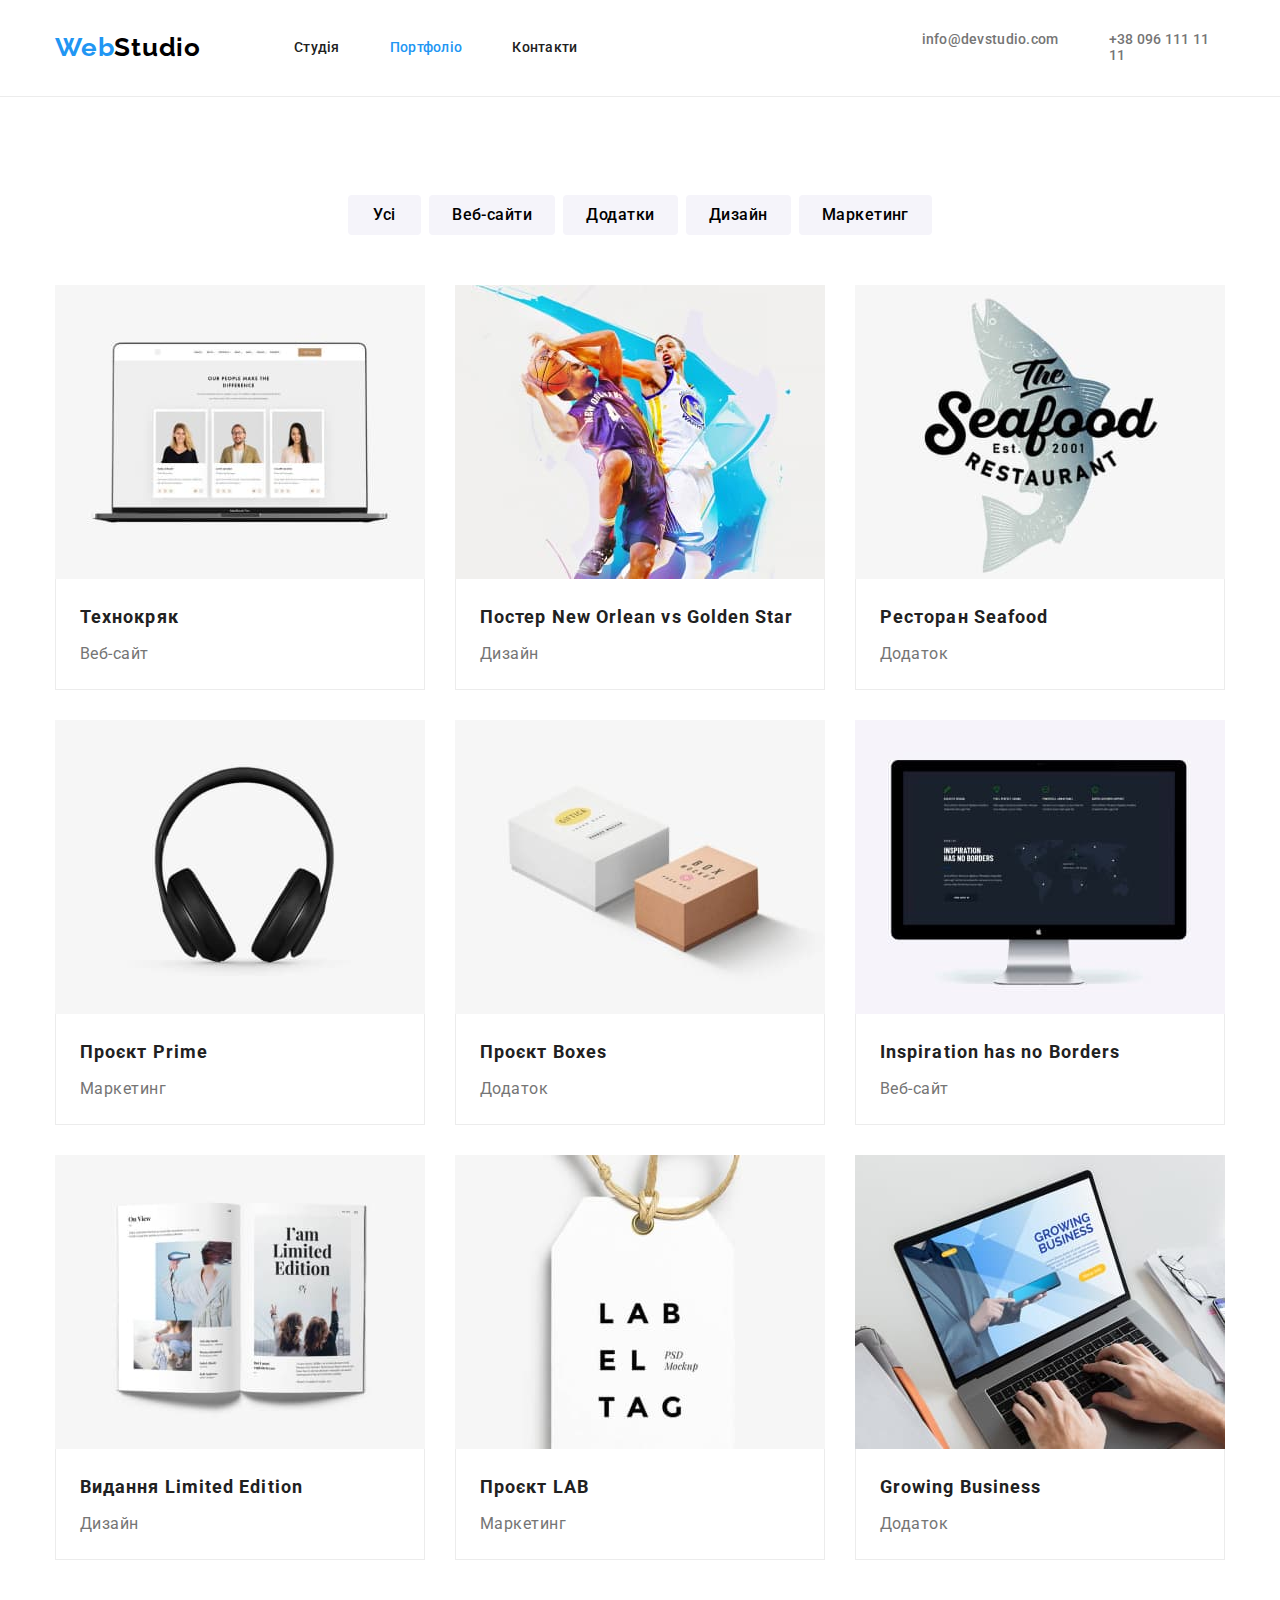
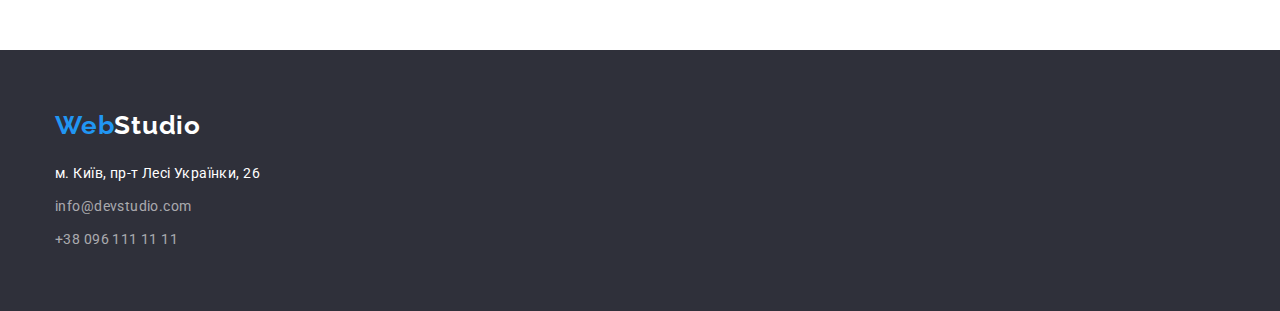
==== portfolio.html @ 8bd76ef4 "новий репозиторій" ====
<!DOCTYPE html>
<html lang="uk">

<head>
    <meta charset="UTF-8">
    <meta http-equiv="X-UA-Compatible" content="IE=edge">
    <meta name="viewport" content="width=device-width, initial-scale=1.0">
    <link rel="preconnect" href="https://fonts.googleapis.com">
    <link rel="preconnect" href="https://fonts.gstatic.com" crossorigin>
    <link
        href="https://fonts.googleapis.com/css2?family=Raleway:wght@700&family=Roboto:wght@400;500;700;900&display=swap"
        rel="stylesheet">
    <link rel="stylesheet"
        href="https://cdnjs.cloudflare.com/ajax/libs/modern-normalize/1.1.0/modern-normalize.min.css">
    <title>Студія</title>
    <link rel="stylesheet" href="./css/styles.css">
</head>

<body>
    <!-- Верхня лінія -->
    <header class="header line">
        <div class="container header">
            <nav class="header">
                <a href="./index.html" class="logo"><span class="logo-style">Web</span>Studio</a>
                <ul class="site-nav list">
                    <li class="item"><a href="./index.html" class="link item ">Студія</a></li>
                    <li class="item"><a href="./portfolio.html" class="link current">Портфоліо</a></li>
                    <li class="item"><a href="" class="link">Контакти</a></li>
                </ul>
            </nav>
    
            <ul class="contact-nav list">
                <li class="item"><a href="mailto:info@devstudio.com" class="link">info@devstudio.com</a></li>
                <li class="item"><a href="tel:+380961111111" class="link">+38 096 111 11 11</a></li>
            </ul>
        </div>
    </header>

    <!-- Портфоліо -->
    <main>

    

    <!-- Проекти -->

    <section class="project">
        <div class="container">
        <h1 class="visually">Проекти</h1>
          <ul class="project-btn list">
              <li class="item"><button type="button" class="button">Усі</button></li>
              <li class="item"><button type="button" class="button">Веб-сайти</button></li>
              <li class="item"><button type="button" class="button">Додатки</button></li>
              <li class="item"><button type="button" class="button">Дизайн</button></li>
              <li class="item"><button type="button" class="button">Маркетинг</button></li>
          </ul>
        <ul class="project-link list">
            <li class="item">
                <a href="" class="link">
                <img src="img/tehnocrack.jpg" alt="Веб-сайт" width="370">
                <div class="project-about">
                    <h2 class="title">Технокряк</h2>
                <p class="subtitle">Веб-сайт</p>
            </div>
                
                
                </a>

            </li>
            <li class="item">
                <a href="" class="link">
                <img src="img/poster.jpg" alt="Постер" width="370">
                <div class="project-about">
                    <h2 class="title">Постер New Orlean vs Golden Star</h2>
                <p class="subtitle">Дизайн</p>
            </div>
                
                
                </a>

            </li>
            <li class="item">
                <a href="" class="link">
                <img src="img/restoran.jpg" alt="ресторан" width="370">
                <div class="project-about">
                    <h2 class="title">Ресторан Seafood</h2>
                <p class="subtitle">Додаток</p>
            </div>
                
                
                </a>

            </li>
            <li class="item">
                <a href="" class="link">
                <img src="img/project-prime.jpg" alt="навушники" width="370">
                <div class="project-about">
                    <h2 class="title">Проєкт Prime</h2>
                <p class="subtitle">Маркетинг</p>
            </div>
                
                
                </a>

            </li>
            <li class="item">
                <a href="" class="link">
                <img src="img/project-boxes.jpg" alt="коробки" width="370">
                <div class="project-about">
                    <h2 class="title">Проєкт Boxes</h2>
                <p class="subtitle">Додаток</p>
            </div>
                
                
                </a>

            </li>
            <li class="item">
                <a href="" class="link">
                <img src="img/inspiration.jpg" alt="Веб-сайт" width="370">
                <div class="project-about">
                    <h2 class="title">Inspiration has no Borders</h2>
                <p class="subtitle">Веб-сайт</p>
            </div>
                
                
                </a>

            </li>
            <li class="item">
                <a href="" class="link">
                <img src="img/limited-edition.jpg" alt="журнал" width="370">
                <div class="project-about">
                    <h2 class="title">Видання Limited Edition</h2>
                <p class="subtitle">Дизайн</p>
            </div>
                
                
                </a>

            </li>
            <li class="item">
                <a href="" class="link">
                <img src="img/project-lab.jpg" alt="ярлик" width="370">
                <div class="project-about">
                    <h2 class="title">Проєкт LAB</h2>
                <p class="subtitle">Маркетинг</p>
            </div>
                
                
                </a>

            </li>
            <li class="item">
                <a href="" class="link">
                <img src="img/growing-business.jpg" alt="ноутбук" width="370">
                <div class="project-about">
                    <h2 class="title">Growing Business</h2>
                <p class="subtitle">Додаток</p>
            </div>
                
                
                </a>

            </li>
        </ul>
        </div>

    </section>
   

    </main>

    <!-- Підвал -->
<footer class="footer">
    <div class="container">
        <a href="./index.html" class="logo-footer"><span class="logo-style">Web</span>Studio</a>
        <address class="address">
            <ul class="footer-link list">
                <li><a href="https://goo.gl/maps/8p7UmijSQz6goDwR9" class="maps link" target="_blank" rel="noreferrer noopener">м. Київ,
                        пр-т Лесі Українки, 26</a></li>
                <li><a href="mailto:info@devstudio.com" class="link">info@devstudio.com</a></li>
                <li><a href="tel:+380961111111" class="link">+38 096 111 11 11</a></li>
            </ul>
        </address>
    </div>
</footer>

</body>

</html>
---- css/styles.css ----
/* Колір */
          /* лого  #000000 чорний    #2196F3 синій */
          /* Білий  #FFFFFF */
          /* Загальний текст #FFFFFF */
          /* опис   #757575 */
          /* підвал rgba(255, 255, 255, 0.6) */
          /* фон1    #F5F5F5 */
          /* фон2   #2F303A */
          /* фон3   #F5F4FA */
          :root{
            --primary-text-color:#757575;
            --title-text-color:#212121;
            --accent-color:#2196F3;
            --primary-white-color:#FFFFFF;
            --primary-black-color:#000000;
            --background-button-color:#F5F4FA;
            --line-color:#ececec;
            --background-hero:#2F303A;

          }

body{
    background-color: var(--primary-white-color);
    color: var(--primary-text-color);
    font-size: 14px;
    font-family: roboto, sans-serif;
    letter-spacing: 0.03em;
    }
 /*видалити крапки списка  */
.list {
    list-style: none;
    padding: 0;
    margin: 0px;
}
/* ховае заголовки */
.visually {
    position: absolute;
    width: 1px;
    height: 1px;
    margin: -1px;
    border: 0;
    padding: 0;

    white-space: nowrap;
    clip-path: inset(100%);
    clip: rect(0 0 0 0);
    overflow: hidden;
}
/* КОНТЕЙНЕР */
.container {
    
    width: 1200px;
    padding-left: 15px;
    padding-right: 15px;
    margin: 0 auto;
    margin-top: 0;
}
/* logo*/


.logo{
    display: block;
    padding-top: 24px;
    padding-bottom: 25px;
    margin-right: 93px;
    color: var(--primary-black-color);
    font-family: raleway, sans-serif;
    letter-spacing: 0.03em;
    font-weight: 700;
    font-size: 26px;
    line-height: 1.19;
    text-decoration: none;
}

.logo-style{
    color: var(--accent-color);
    
}
.logo-footer{
    margin-bottom: 20px;
    display: block;
    color: var(--primary-white-color);
    font-family: raleway, sans-serif;
    letter-spacing: 0.03em;
    font-weight: 700;
    font-size: 26px;
    line-height: 1.19;
    text-decoration: none;
}
/* header */
.line{
    border-bottom: 1px solid var(--line-color);
}
.header{
    
    display: flex;
    align-items: center;
    

}
/* навігація */
.site-nav{
    display: flex;
    margin-right: 344px;
}
.site-nav .item+.item{
    margin-left: 50px;

}
.site-nav .link {
    display: block;
    padding-top: 32px;
    padding-bottom: 32px;
    color: var(--title-text-color);
    font-weight: 500;
    font-size: 14px;
    line-height: 1.14;
    letter-spacing: 0.02em;
    text-decoration: none;
}
.contact-nav .item+.item{
    margin-left: 50px;

}
.contact-nav{
    display: flex;
}
.contact-nav .link{
    display: block;
    padding-top: 32px;
    padding-bottom: 32px;
    color:var(--primary-text-color);
    font-weight: 500;
    font-size: 14px;
    line-height: 1.14;
    letter-spacing: 0.02em;
    text-decoration: none;
}
.contact-nav .link:hover,
.contact-nav .link:focus{
    color: var(--accent-color);
}
.site-nav .link:hover,
.site-nav .link:focus{
    color: var(--accent-color);
}
 .site-nav .link.current{
    color: var(--accent-color);

} 

/* hero */

.hero{

    background-color: var(--background-hero);
    padding-top: 200px;
    padding-bottom: 200px;
    text-align: center;
}
.hero .hero-title{
    
    padding-top: 0px;
    margin-top: 0;
    margin-bottom: 30px;
    color: var(--primary-white-color);
    font-weight: 900;
    font-size: 44px;
    line-height: 1.36;
    text-align: center;
    letter-spacing: 0.06em;
    text-transform: uppercase;


}

/* особливості */
.peculiarities{
    padding-top: 94px;
    padding-bottom: 94px;
}
.peculiarities-list {
    display: flex;
}
.peculiarities-list .item+.item{
    margin-left: 30px;
}
.peculiarities-list .title{
    margin-top: 0;
    margin-bottom: 10px;
    color: var(--title-text-color);
    font-weight: 700;
    font-size: 14px;
    line-height: 1.14;
    letter-spacing: 0.03em;
}
.peculiarities-list .subtitle{
    margin-top: 0;
    margin-bottom: 0px;
    font-size: 14px;
    line-height: 1.71;
    letter-spacing: 0.03em;
}

/* Чим ми займаємося */

.worck .item+.item{
    margin-left: 30px;
}
.worck {
    padding-top: 0px;
    padding-bottom: 94px;
    
    
}
.worck-list{
    display: flex;
}
.worck-list img{
    display: block;
    height: auto;
    max-width: 100%;
}


.worck .worck-title {
    
    margin-top: 0;
    margin-bottom: 50px;
    color: var(--title-text-color);
    font-weight: 700;
    font-size: 36px;
    line-height: 1.16;
    text-align: center;
    letter-spacing: 0.03em;
}

/* наша команда */
.section-team{
   padding-top: 94px;
   padding-bottom: 94px;
   background-color: var(--background-button-color);
    
}
.team-about{
    border-left: 1px solid var(--line-color);
    border-right: 1px solid var(--line-color);
    border-bottom: 1px solid var(--line-color);
    padding-top: 30px;
    padding-bottom: 30px;
}
.team .item+.item{
    margin-left: 30px;
}

.team{
    display: flex;
    margin-top: 0;
    
    
}
.team .item img{
    display: block;
    height: auto;
    max-width: 100%;
    
    
    background-color: var(--primary-white-color);
}
.section-team .section-title{
    margin-top: 0;
    margin-bottom: 50px;
    color: var(--title-text-color);
    font-weight: 700;
    font-size: 36px;
    line-height: 1.16;
    text-align: center;
    letter-spacing: 0.03em;

}
.team .title{
    margin-top: 0;
    margin-bottom: 10px;
    
    
    color: var(--title-text-color);
    font-weight: 500;
    font-size: 16px;
    line-height: 1.18;
    text-align: center;
    letter-spacing: 0.03em;
}
.team .subtitle{
    
    margin-top: 0;
   margin-bottom: 0;
    font-size: 16px;
    line-height: 1.18;
    text-align: center;
    letter-spacing: 0.03em;
}

/* ПОРТФОЛІО */
.project{
    padding-top: 98px;
    padding-bottom: 90px;
}
.project-btn .item+.item{
    margin-left: 8px;

}
.project-link .item:nth-child(-n+6){
    margin-bottom: 30px;
}
.project-about{
    padding-left: 24px;
    padding-right: 24px;
    padding-top: 20px;
    padding-bottom: 20px;
    width: 370px;
    border-bottom: 1px solid var(--line-color);
    border-right: 1px solid var(--line-color);
    border-left: 1px solid var(--line-color);
}
.project-link img {
    display: block;
    height: auto;
    max-width: 100%;
}
.project-link{
    justify-content: space-between;
    flex-wrap: wrap;
    display: flex;
    
    
    
}

.project-btn{
    justify-content: center;
    display: flex;
    margin-top: 0;
    margin-bottom: 50px;
    

    }
.project-link .title{

    margin-top: 0px;
    margin-bottom: 4px;
    
    color:var(--title-text-color);
    font-weight: 700;
    font-size: 18px;
    line-height: 36px;
    letter-spacing: 0.06em;
    
    
}
.project-link .link{
    margin-top: 0;
    margin-bottom: 0px;
    color: var(--primary-text-color);
    text-decoration: none;
    font-size: 16px;
    line-height: 30px;
    letter-spacing: 0.03em;
}
.project-link .subtitle{
    
    
    margin-top: 0;
    margin-bottom: 0px;
    
    font-size: 16px;
    line-height: 30px;
    letter-spacing: 0.03em;

}


/* КНОПКА */

.button-hero{
    
    border: 1px solid transparent;
    display: inline-block;
    margin-top: 0;
    
    border-radius: 4px;
    padding: 10px 30px;
    min-width: 216px;
    cursor: pointer;
    color: var(--primary-white-color);
    background-color: var(--accent-color);
    font-weight: 700;
    font-size: 16px;
    line-height: 1.85;
    letter-spacing: 0.06em;
    font-family: roboto, sans-serif;
    text-align: center;
    
    
}
.button{
    padding: 6px 22px;
    border: 1px solid transparent;
    display: inline-block;
    border-radius: 4px;
    
    min-width: 73px;
    text-align: center;
    cursor: pointer;
    color: var(--primary-black-color);
    background-color: var(--background-button-color);
    font-weight: 500;
    font-size: 16px;
    line-height: 1.62;
    letter-spacing: 0.03em;
    font-family: roboto, sans-serif;
    

}
.button:hover,
.button:focus{
    color: var(--primary-white-color);
    background-color: var(--accent-color);
    
}

/* FOOTER */
.footer{
    padding-top: 60px;
    padding-bottom: 60px;
    background-color:var(--background-hero)
}


.footer-link .link{
    color: rgba(255, 255, 255, 0.6);
    text-decoration: none;
    
    font-size: 14px;
    line-height: 24px;
    letter-spacing: 0.03em;
    display: block;
    
}
.footer-link li:nth-child(-n+2){
    margin-bottom: 9px;
}

.footer-link .link:hover,
.footer-link .link:focus{
    color: var(--accent-color);

}
.footer-link .maps{
    color: var(--primary-white-color);
    font-style: normal;
    font-size: 14px;
    line-height: 24px;
    letter-spacing: 0.03em;
    
}

.address{
    color: var(--primary-white-color);
    font-style: normal;
    font-size: 14px;
    line-height: 24px;
    letter-spacing: 0.03em;
    
    
    
}
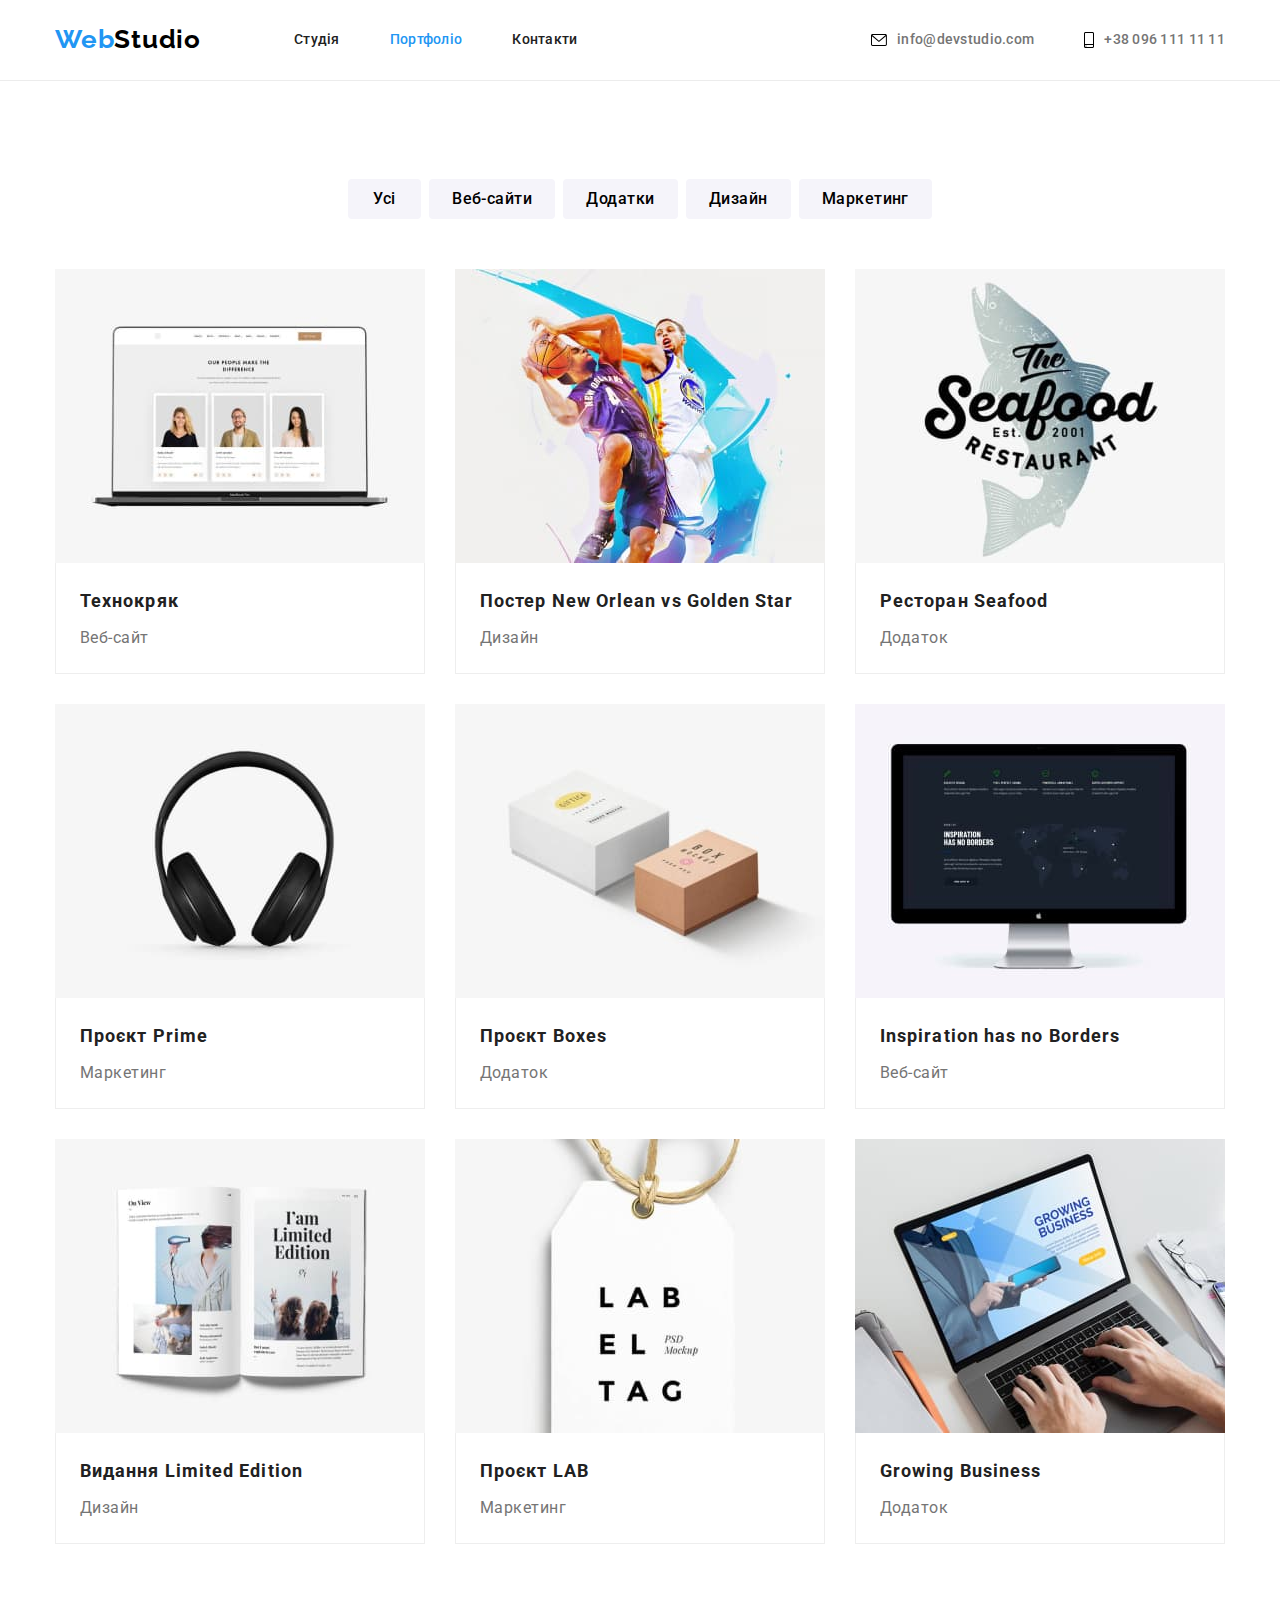
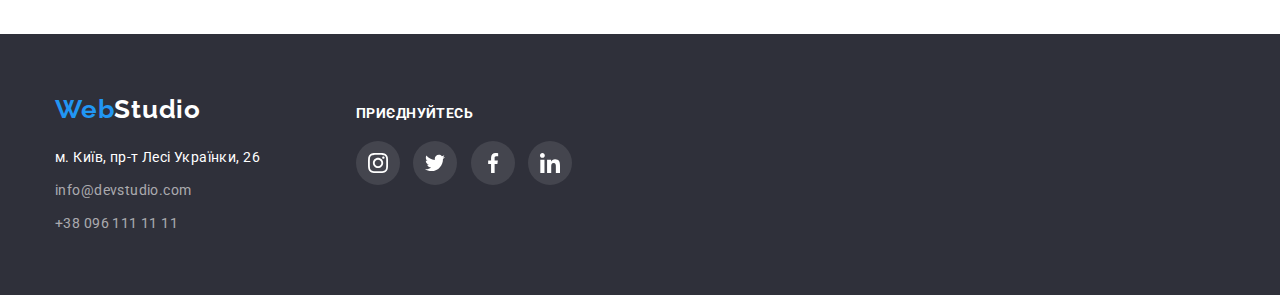
==== commit f13f32ea: "дз 4 готово" ====
--- a/portfolio.html
+++ b/portfolio.html
@@ -19,22 +19,23 @@
 <body>
     <!-- Верхня лінія -->
     <header class="header line">
-        <div class="container header">
-            <nav class="header">
-                <a href="./index.html" class="logo"><span class="logo-style">Web</span>Studio</a>
-                <ul class="site-nav list">
-                    <li class="item"><a href="./index.html" class="link item ">Студія</a></li>
-                    <li class="item"><a href="./portfolio.html" class="link current">Портфоліо</a></li>
-                    <li class="item"><a href="" class="link">Контакти</a></li>
-                </ul>
-            </nav>
+       <div class="container header">
+        <nav class="header">
+        <a href="./index.html" class="logo"><span class="logo-style">Web</span>Studio</a>
+        <ul class="site-nav list">
+            <li class="item"><a href="./index.html" class="link item ">Студія</a></li>
+            <li class="item"><a href="./portfolio.html" class="link current">Портфоліо</a></li>
+            <li class="item"><a href="" class="link">Контакти</a></li>
+        </ul>
+    </nav>
     
-            <ul class="contact-nav list">
-                <li class="item"><a href="mailto:info@devstudio.com" class="link">info@devstudio.com</a></li>
-                <li class="item"><a href="tel:+380961111111" class="link">+38 096 111 11 11</a></li>
-            </ul>
-        </div>
+    <ul class="contact-nav list">
+        <li class="item"><a href="mailto:info@devstudio.com" class="link"><svg  class="contact-icons" width="16" height="12"><use href="./img/icons.svg#icon-envelope"></use></svg>info@devstudio.com</a></li>
+        <li class="item"><a href="tel:+380961111111" class="link"><svg width="10" height="16" class="contact-icons"><use href="./img/icons.svg#icon-smartphone"></use></svg>+38 096 111 11 11</a></li>
+    </ul>
+       </div>
     </header>
+
 
     <!-- Портфоліо -->
     <main>
@@ -55,7 +56,7 @@
           </ul>
         <ul class="project-link list">
             <li class="item">
-                <a href="" class="link">
+                <a href="#" class="link">
                 <img src="img/tehnocrack.jpg" alt="Веб-сайт" width="370">
                 <div class="project-about">
                     <h2 class="title">Технокряк</h2>
@@ -67,7 +68,7 @@
 
             </li>
             <li class="item">
-                <a href="" class="link">
+                <a href="#" class="link">
                 <img src="img/poster.jpg" alt="Постер" width="370">
                 <div class="project-about">
                     <h2 class="title">Постер New Orlean vs Golden Star</h2>
@@ -79,7 +80,7 @@
 
             </li>
             <li class="item">
-                <a href="" class="link">
+                <a href="#" class="link">
                 <img src="img/restoran.jpg" alt="ресторан" width="370">
                 <div class="project-about">
                     <h2 class="title">Ресторан Seafood</h2>
@@ -91,7 +92,7 @@
 
             </li>
             <li class="item">
-                <a href="" class="link">
+                <a href="#" class="link">
                 <img src="img/project-prime.jpg" alt="навушники" width="370">
                 <div class="project-about">
                     <h2 class="title">Проєкт Prime</h2>
@@ -103,7 +104,7 @@
 
             </li>
             <li class="item">
-                <a href="" class="link">
+                <a href="#" class="link">
                 <img src="img/project-boxes.jpg" alt="коробки" width="370">
                 <div class="project-about">
                     <h2 class="title">Проєкт Boxes</h2>
@@ -115,7 +116,7 @@
 
             </li>
             <li class="item">
-                <a href="" class="link">
+                <a href="#" class="link">
                 <img src="img/inspiration.jpg" alt="Веб-сайт" width="370">
                 <div class="project-about">
                     <h2 class="title">Inspiration has no Borders</h2>
@@ -127,7 +128,7 @@
 
             </li>
             <li class="item">
-                <a href="" class="link">
+                <a href="#" class="link">
                 <img src="img/limited-edition.jpg" alt="журнал" width="370">
                 <div class="project-about">
                     <h2 class="title">Видання Limited Edition</h2>
@@ -139,7 +140,7 @@
 
             </li>
             <li class="item">
-                <a href="" class="link">
+                <a href="#" class="link">
                 <img src="img/project-lab.jpg" alt="ярлик" width="370">
                 <div class="project-about">
                     <h2 class="title">Проєкт LAB</h2>
@@ -151,7 +152,7 @@
 
             </li>
             <li class="item">
-                <a href="" class="link">
+                <a href="#" class="link">
                 <img src="img/growing-business.jpg" alt="ноутбук" width="370">
                 <div class="project-about">
                     <h2 class="title">Growing Business</h2>
@@ -172,19 +173,34 @@
 
     <!-- Підвал -->
 <footer class="footer">
-    <div class="container">
+        <div class="container">
+            <div class="footer-container">
         <a href="./index.html" class="logo-footer"><span class="logo-style">Web</span>Studio</a>
+        
         <address class="address">
-            <ul class="footer-link list">
-                <li><a href="https://goo.gl/maps/8p7UmijSQz6goDwR9" class="maps link" target="_blank" rel="noreferrer noopener">м. Київ,
-                        пр-т Лесі Українки, 26</a></li>
-                <li><a href="mailto:info@devstudio.com" class="link">info@devstudio.com</a></li>
-                <li><a href="tel:+380961111111" class="link">+38 096 111 11 11</a></li>
-            </ul>
+        <ul class=" footer-link list">
+            <li class="footer-list"><a href="https://goo.gl/maps/8p7UmijSQz6goDwR9" class="maps link" target="_blank" rel="noreferrer noopener">м. Київ,
+                    пр-т Лесі Українки, 26</a></li>
+            <li class="footer-list"><a href="mailto:info@devstudio.com" class="link">info@devstudio.com</a></li>
+            <li class="footer-list"><a href="tel:+380961111111" class="link">+38 096 111 11 11</a></li>
+        </ul>
         </address>
-    </div>
-</footer>
-
+        </div>
+        <div class="join-container">
+                    <h2 class="footer-join">приєднуйтесь</h2>
+                    <ul class="footer-icon list">
+                        <li class="footer-item-icon"><a href="#" class="footer-icon-link"><svg width="20" height="20" class="footer-img-icon"><use href="./img/icons.svg#icon-instagram"></use></svg></a></li>
+                        <li class="footer-item-icon"><a href="#" class="footer-icon-link"><svg width="20" height="20" class="footer-img-icon"><use href="./img/icons.svg#icon-twitter"></use></svg></a></li>
+                        <li class="footer-item-icon"><a href="#" class="footer-icon-link"><svg width="20" height="20" class="footer-img-icon"><use href="./img/icons.svg#icon-facebook"></use></svg></a></li>
+                        <li class="footer-item-icon"><a href="#" class="footer-icon-link"><svg width="20" height="20" class="footer-img-icon"><use href="./img/icons.svg#icon-linkedin"></use></svg></a></li>
+                    </ul>
+                
+        
+              </div>
+        
+              
+         </div>
+    </footer>
+ 
 </body>
-
 </html>--- a/css/styles.css
+++ b/css/styles.css
@@ -16,7 +16,10 @@
             --background-button-color:#F5F4FA;
             --line-color:#ececec;
             --background-hero:#2F303A;
-
+            --icon-color:#AFB1B8;
+            --footer-icon-background:rgba(255, 255, 255, 0.1);
+            --border-color:#EEEEEE;
+            --btn-hover-hero:#188CE8;
           }
 
 body{
@@ -48,11 +51,12 @@
 }
 /* КОНТЕЙНЕР */
 .container {
-    
+    display: block;
     width: 1200px;
     padding-left: 15px;
     padding-right: 15px;
-    margin: 0 auto;
+    margin-left: auto;
+    margin-right: auto;
     margin-top: 0;
 }
 /* logo*/
@@ -76,17 +80,7 @@
     color: var(--accent-color);
     
 }
-.logo-footer{
-    margin-bottom: 20px;
-    display: block;
-    color: var(--primary-white-color);
-    font-family: raleway, sans-serif;
-    letter-spacing: 0.03em;
-    font-weight: 700;
-    font-size: 26px;
-    line-height: 1.19;
-    text-decoration: none;
-}
+
 /* header */
 .line{
     border-bottom: 1px solid var(--line-color);
@@ -101,7 +95,8 @@
 /* навігація */
 .site-nav{
     display: flex;
-    margin-right: 344px;
+    
+    
 }
 .site-nav .item+.item{
     margin-left: 50px;
@@ -124,9 +119,24 @@
 }
 .contact-nav{
     display: flex;
+    justify-content: center;
+    margin-left: auto;
+}
+.contact-icons{
+    
+    margin-right: 10px;
+     
+}
+
+
+.contact-nav .item :hover{
+    fill: var(--accent-color);
 }
 .contact-nav .link{
+    
     display: block;
+    display:flex;
+    align-items: center;
     padding-top: 32px;
     padding-bottom: 32px;
     color:var(--primary-text-color);
@@ -152,10 +162,15 @@
 /* hero */
 
 .hero{
-
-    background-color: var(--background-hero);
+    background-image: linear-gradient( to right, rgba(47, 48, 58, 0.4), rgba(47, 48, 58, 0.4)), url("../img/background-hero.jpg");
+    max-width: 1600px;
+    height: 600px;
+    margin:0 auto;
     padding-top: 200px;
     padding-bottom: 200px;
+    background-repeat: no-repeat;
+    background-size: cover;
+    background-position: center;
     text-align: center;
 }
 .hero .hero-title{
@@ -175,15 +190,44 @@
 }
 
 /* особливості */
+.peculiarities-list{
+    display: flex;
+    justify-content: center;
+    align-items: center;
+    
+
+}
+.peculiarities-item{
+    display: flex;
+    justify-content: center;
+    align-items: center;
+    width: 270px;
+    height: 120px;
+    margin-bottom: 30px;
+    background-color: var(--background-button-color);
+    border-radius: 4px;
+    
+
+}
+.peculiarities-item:not(:last-child){
+    margin-right: 30px;
+}
 .peculiarities{
     padding-top: 94px;
     padding-bottom: 94px;
 }
-.peculiarities-list {
-    display: flex;
-}
-.peculiarities-list .item+.item{
-    margin-left: 30px;
+.peculiarities-list .item{
+    
+    justify-content: center;
+    align-items: center;
+    width: 270px;
+    height: 120px;
+    
+   
+}
+
+.peculiarities-list .item:not(:last-child){
+    margin-right: 30px;
 }
 .peculiarities-list .title{
     margin-top: 0;
@@ -236,6 +280,40 @@
 }
 
 /* наша команда */
+.team-icon{
+    display: flex;
+    justify-content: center;
+    align-items: center;
+    
+    
+    
+}
+.item-icon{
+    width: 44px;
+    height: 44px;
+}
+.item-img-icon{
+    fill: var(--icon-color);
+}
+.team-icon-link{
+    width: 100%;
+    height: 100%;
+    
+    display: flex;
+    justify-content: center;
+    align-items: center;
+    border-radius: 50%;
+}
+.team-icon-link:hover{
+    background-color:var(--accent-color);
+}
+.team-icon-link:hover .item-img-icon{
+    fill: var(--primary-white-color);
+    
+}
+.item-icon:not(:last-child){
+    margin-right: 10px;
+}
 .section-team{
    padding-top: 94px;
    padding-bottom: 94px;
@@ -243,9 +321,11 @@
     
 }
 .team-about{
-    border-left: 1px solid var(--line-color);
-    border-right: 1px solid var(--line-color);
-    border-bottom: 1px solid var(--line-color);
+    border-radius: 4px;
+    border-left: 1px solid var(--border-color);
+    border-right: 1px solid var(--border-color);
+    border-bottom: 1px solid var(--border-color);
+    background-color: var(--primary-white-color);
     padding-top: 30px;
     padding-bottom: 30px;
 }
@@ -258,6 +338,10 @@
     margin-top: 0;
     
     
+}
+.team .item{
+    border-radius: 4px;
+    box-shadow: 0px 1px 3px rgb(0 0 0 / 12%), 0px 1px 1px rgb(0 0 0 / 14%), 0px 2px 1px rgb(0 0 0 / 20%);
 }
 .team .item img{
     display: block;
@@ -293,11 +377,59 @@
 .team .subtitle{
     
     margin-top: 0;
-   margin-bottom: 0;
+    margin-bottom: 16px;
     font-size: 16px;
     line-height: 1.18;
     text-align: center;
     letter-spacing: 0.03em;
+}
+/* КЛІЄНТИ */
+.clients{
+    padding-top: 94px;
+    padding-bottom: 94px;
+}
+.client-item{
+    width: 170px;
+    height: 92px;
+    border: 1px solid var(--border-color);
+    border-radius: 4px;
+}
+.clients-title{
+    margin-top: 0;
+    margin-bottom:50px;
+    color: var(--title-text-color);
+    font-weight: 700;
+    font-size: 36px;
+    line-height: 1.16;
+    text-align: center;
+    letter-spacing: 0.03em;
+}
+.client-icon-link{
+    width: 100%;
+    height: 100%;
+    display: flex;
+    justify-content: center;
+    align-items: center;
+}
+.client-icon-link:hover .item-img-icon{
+    fill: var(--accent-color)
+    
+}
+.clients-list{
+    display: flex;
+    justify-content: center;
+    align-items: center;
+}
+.client-item:hover{
+    border:1px solid var(--accent-color);
+    
+
+}
+
+
+
+.clients-list :not(:last-child){
+    margin-right: 30px;
 }
 
 /* ПОРТФОЛІО */
@@ -311,6 +443,15 @@
 }
 .project-link .item:nth-child(-n+6){
     margin-bottom: 30px;
+}
+
+
+
+
+
+.project-link .item:hover{
+    box-shadow: 0px 1px 1px rgba(0, 0, 0, 0.12), 0px 4px 4px rgba(0, 0, 0, 0.06), 1px 4px 6px rgba(0, 0, 0, 0.16);
+
 }
 .project-about{
     padding-left: 24px;
@@ -318,9 +459,10 @@
     padding-top: 20px;
     padding-bottom: 20px;
     width: 370px;
-    border-bottom: 1px solid var(--line-color);
-    border-right: 1px solid var(--line-color);
-    border-left: 1px solid var(--line-color);
+    
+    border-bottom: 1px solid var(--border-color);
+    border-right: 1px solid var(--border-color);
+    border-left: 1px solid var(--border-color);
 }
 .project-link img {
     display: block;
@@ -380,7 +522,10 @@
 
 
 /* КНОПКА */
-
+.button-hero:hover{
+    background-color: var(--btn-hover-hero);
+    box-shadow: 0px 3px 1px rgba(0, 0, 0, 0.1), 0px 1px 2px rgba(0, 0, 0, 0.08), 0px 2px 2px rgba(0, 0, 0, 0.12);
+}
 .button-hero{
     
     border: 1px solid transparent;
@@ -425,14 +570,34 @@
 .button:focus{
     color: var(--primary-white-color);
     background-color: var(--accent-color);
-    
+    box-shadow: 0px 3px 1px rgba(0, 0, 0, 0.1), 0px 1px 2px rgba(0, 0, 0, 0.08), 0px 2px 2px rgba(0, 0, 0, 0.12);
 }
 
 /* FOOTER */
+.footer-container{
+    width: 231px;
+    
+    display: inline-block;
+}
+
+.logo-footer{
+    margin-bottom: 20px;
+    display: inline-block;
+    
+    color: var(--primary-white-color);
+    font-family: raleway, sans-serif;
+    letter-spacing: 0.03em;
+    font-weight: 700;
+    font-size: 26px;
+    line-height: 1.19;
+    text-decoration: none;
+}
+
 .footer{
     padding-top: 60px;
     padding-bottom: 60px;
-    background-color:var(--background-hero)
+    background-color:var(--background-hero);
+    
 }
 
 
@@ -443,11 +608,13 @@
     font-size: 14px;
     line-height: 24px;
     letter-spacing: 0.03em;
-    display: block;
-    
-}
-.footer-link li:nth-child(-n+2){
+    
+    
+}
+
+.footer-link .footer-list:not(:last-child){
     margin-bottom: 9px;
+    
 }
 
 .footer-link .link:hover,
@@ -470,7 +637,55 @@
     font-size: 14px;
     line-height: 24px;
     letter-spacing: 0.03em;
-    
-    
-    
+}
+/* FOOTER ICON */
+.footer .container{
+    display: flex;
+    align-items: baseline;
+}
+.join-container{
+    margin-left: 70px;
+    display: inline-block;
+    }
+
+.footer-join{
+   
+    display: inline-block;
+    margin-top: 0;
+    margin-bottom: 20px;
+    font-weight: 700;
+    font-size: 14px;
+    line-height: 16px;
+    letter-spacing: 0.03em;
+    text-transform: uppercase;
+    color: var(--primary-white-color);
+}
+
+.footer-item-icon{
+    width: 44px;
+    height: 44px;
+    display: inline-block;
+    
+}
+.footer-img-icon{
+    fill: var(--primary-white-color);
+}
+.footer-icon-link{
+    width: 100%;
+    height: 100%;
+    background-color: var(--footer-icon-background);
+    display: flex;
+    justify-content: center;
+    align-items: center;
+    border-radius: 50%;
+}
+.footer-icon-link:hover{
+    background-color:var(--accent-color);
+}
+.footer-icon-link:hover .footer-img-icon{
+    fill: var(--primary-white-color);
+    
+}
+.footer-item-icon:not(:last-child){
+    margin-right: 10px;
 }